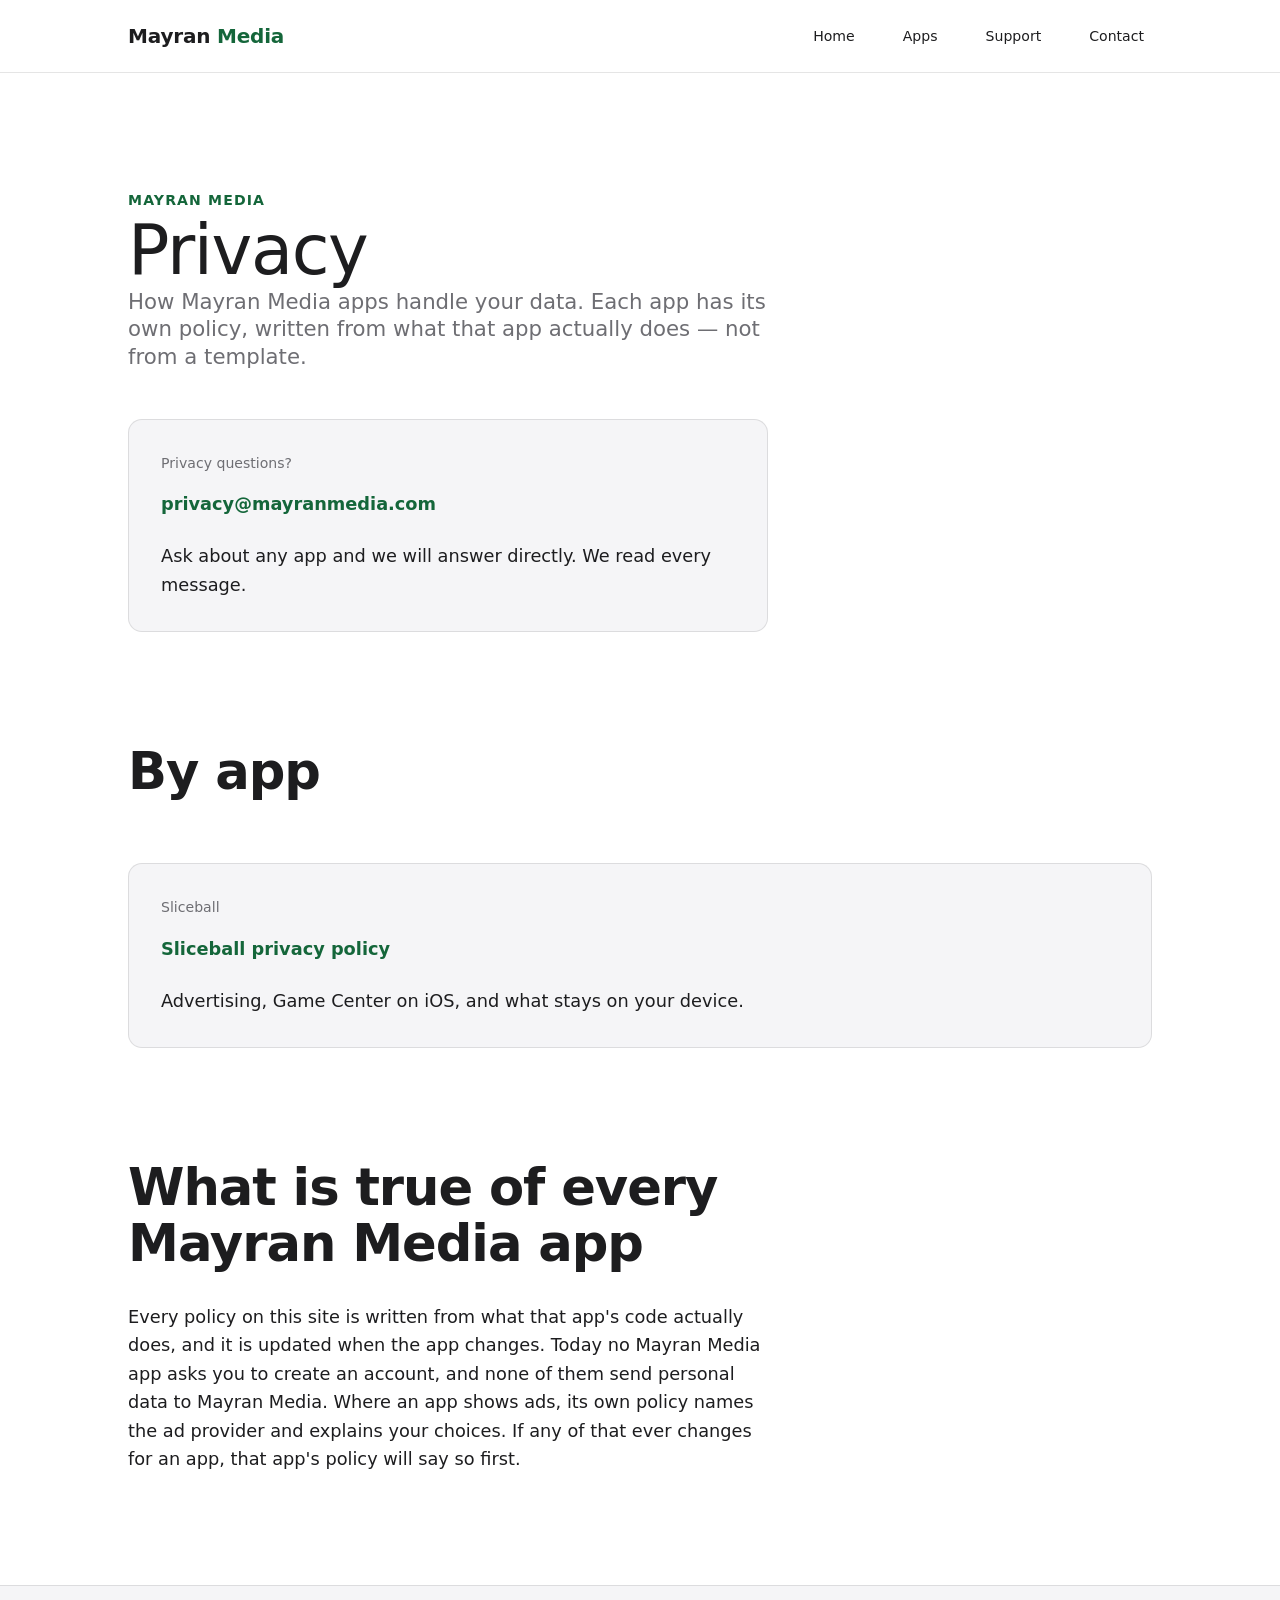
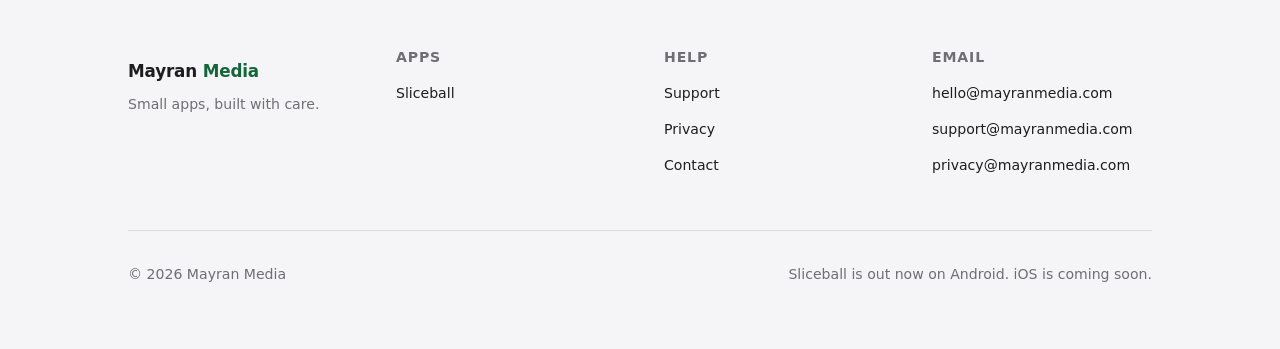
==== privacy/index.html @ 42e1f054 "Rebuild the homepage as a multi-app hub with support and privacy pages The homepage was written for " ====
<!doctype html>
<html lang="en">
<head>
<meta charset="UTF-8">
<meta http-equiv="Content-Security-Policy" content="default-src 'self'; img-src 'self' data:; style-src 'self' 'unsafe-inline'; script-src 'self' 'unsafe-inline'; base-uri 'self'; object-src 'none'; form-action 'self'">
<meta name="viewport" content="width=device-width, initial-scale=1">
<script>
  /* Synchronous (NOT deferred) — sets html.js before first paint so
     style.css can tell "JS is running" from "JS is blocked/failed".
     See the .reveal comment in style.css for why this exists: without
     it, a scroll-reveal element would stay invisible forever for any
     visitor whose JS never runs. Keep this exact snippet — do not
     move it into script.js, which loads with `defer` (too late; it
     would run after first paint, and would never run at all if
     script.js itself is what's blocked).
  */
  document.documentElement.classList.add("js");
</script>
<title>Privacy — Mayran Media</title>
<meta name="description" content="How Mayran Media apps handle your data. Each app has its own privacy policy, written from what that app actually does.">
<meta name="theme-color" content="#ffffff">
<link rel="icon" href="data:image/svg+xml,%3Csvg xmlns='http://www.w3.org/2000/svg' viewBox='0 0 32 32'%3E%3Ccircle cx='16' cy='16' r='13' fill='%2314663a'/%3E%3C/svg%3E">
<link rel="stylesheet" href="../tokens.css">
<link rel="stylesheet" href="../style.css">
</head>
<body>
<a class="skip-link" href="#main">Skip to content</a>

<header class="site-header">
  <div class="container">
    <a class="wordmark" href="../">Mayran <span class="accent">Media</span></a>
    <nav class="site-nav" aria-label="Primary">
      <ul>
        <li><a href="../">Home</a></li>
        <li><a href="../#apps">Apps</a></li>
        <li><a href="../support/">Support</a></li>
        <li><a href="../#contact">Contact</a></li>
      </ul>
    </nav>
  </div>
</header>

<main id="main">

  <!-- ============================= INTRO ============================== -->
  <section class="section" id="top">
    <div class="container">
      <div class="measure reveal">
        <p class="eyebrow">Mayran Media</p>
        <h1>Privacy</h1>
        <p class="text-body-lg">How Mayran Media apps handle your data. Each app has its own policy, written from what that app actually does — not from a template.</p>
      </div>

      <!-- Person callout — .contact-card, the site's existing label+link block. -->
      <div class="contact-card measure reveal" style="margin-top: var(--space-xl);">
        <p class="contact-card__label">Privacy questions?</p>
        <a href="mailto:privacy@mayranmedia.com">privacy@<wbr>mayranmedia.com</a>
        <p style="margin-top: var(--space-sm);">Ask about any app and we will answer directly. We read every message.</p>
      </div>
    </div>
  </section>

  <!-- ============================== APPS =============================== -->
  <section class="section" style="padding-top: 0;" id="apps">
    <div class="container">
      <div class="section-header reveal" style="text-align: left; margin-inline: 0;">
        <h2>By app</h2>
      </div>
      <div class="contact-grid reveal">
        <!-- One .contact-card per app. Add a new app's card here when it
             ships — see DESIGN-SPEC.md → "Hub pages". -->
        <div class="contact-card">
          <p class="contact-card__label">Sliceball</p>
          <a href="../sliceball/privacy/">Sliceball privacy policy</a>
          <p style="margin-top: var(--space-sm);">Advertising, Game Center on iOS, and what stays on your device.</p>
        </div>
      </div>
    </div>
  </section>

  <!-- ====================== WHAT IS TRUE OF EVERY APP ================== -->
  <section class="section" style="padding-top: 0;">
    <div class="container">
      <div class="legal-content measure reveal">
        <h2>What is true of every Mayran Media app</h2>
        <p>
          Every policy on this site is written from what that app's code
          actually does, and it is updated when the app changes. Today no
          Mayran Media app asks you to create an account, and none of them
          send personal data to Mayran Media. Where an app shows ads, its
          own policy names the ad provider and explains your choices. If
          any of that ever changes for an app, that app's policy will say
          so first.
        </p>
      </div>
    </div>
  </section>

</main>

<footer class="site-footer">
  <div class="container">
    <div class="footer-grid">
      <div class="footer-col">
        <p class="wordmark wordmark--footer">Mayran <span class="accent">Media</span></p>
        <p class="text-small text-secondary">Small apps, built with care.</p>
      </div>
      <div class="footer-col">
        <h3>Apps</h3>
        <ul>
          <li><a href="../sliceball/">Sliceball</a></li>
        </ul>
      </div>
      <div class="footer-col">
        <h3>Help</h3>
        <ul>
          <li><a href="../support/">Support</a></li>
          <li><a href="#top">Privacy</a></li>
          <li><a href="../#contact">Contact</a></li>
        </ul>
      </div>
      <div class="footer-col">
        <h3>Email</h3>
        <ul>
          <li><a href="mailto:hello@mayranmedia.com">hello@<wbr>mayranmedia.com</a></li>
          <li><a href="mailto:support@mayranmedia.com">support@<wbr>mayranmedia.com</a></li>
          <li><a href="mailto:privacy@mayranmedia.com">privacy@<wbr>mayranmedia.com</a></li>
        </ul>
      </div>
    </div>
    <div class="footer-bottom">
      <p>© 2026 Mayran Media</p>
      <p>Sliceball is out now on Android. iOS is coming soon.</p>
    </div>
  </div>
</footer>

<script src="../script.js" defer></script>
</body>
</html>
---- tokens.css ----
/* ==========================================================================
   Mayran Media — Design Tokens
   --------------------------------------------------------------------------
   Single source of truth for color, spacing, type and motion. Every other
   stylesheet (style.css, and any future page's CSS) should consume these
   custom properties rather than hardcoding values, so the whole site — this
   page and every page built after it — stays visually consistent from one
   file. See DESIGN-SPEC.md for the full contract and usage notes.
   ========================================================================== */

:root {
  /* ---------------------------------------------------------------------
     Color — light mode (default / no preference)
     --------------------------------------------------------------------- */
  --color-bg: #ffffff;              /* page background */
  --color-bg-elevated: #f5f5f7;     /* cards, header/footer surfaces */
  --color-bg-overlay: rgba(255, 255, 255, 0.8); /* translucent sticky header */
  --color-text: #1d1d1f;            /* primary text */
  --color-text-secondary: #6e6e73;  /* secondary/meta text — 5.07:1 on white */
  --color-border: rgba(0, 0, 0, 0.1);
  --color-border-strong: rgba(0, 0, 0, 0.45); /* strengthened for 3:1 non-text
     contrast (WCAG 1.4.11) — see DESIGN-SPEC.md; measured 3.35:1 on --color-bg,
     3.31:1 on --color-bg-elevated */
  --shadow-color: rgba(0, 0, 0, 0.3); /* elevation shadows (app-card hover,
     phone illustration) — decorative, no contrast requirement */

  /* The one brand accent. #14663a is the light-mode green — it is NOT
     readable on dark backgrounds (see dark override below). Never use
     --color-accent's light-mode value directly against a dark surface. */
  --color-accent: #14663a;               /* 7.0:1 on --color-bg (light) */
  --color-accent-soft: rgba(20, 102, 58, 0.1); /* decorative fills ONLY, never behind text */
  --color-focus-ring: #14663a;

  /* Text/icon color to place ON TOP of a solid --color-accent surface
     (primary buttons, solid badges). Deliberately its own token, not an
     alias of --color-bg, even though the values match today. */
  --color-on-accent: #ffffff;

  /* ---------------------------------------------------------------------
     Spacing scale — 4px-rooted, used for every margin/padding/gap
     --------------------------------------------------------------------- */
  --space-3xs: 0.25rem;   /* 4px  */
  --space-2xs: 0.5rem;    /* 8px  */
  --space-xs: 0.75rem;    /* 12px */
  --space-sm: 1rem;       /* 16px */
  --space-md: 1.5rem;     /* 24px */
  --space-lg: 2rem;       /* 32px */
  --space-xl: 3rem;       /* 48px */
  --space-2xl: 4rem;      /* 64px */
  --space-3xl: 6rem;      /* 96px */
  --space-section: clamp(4rem, 3rem + 5vw, 8rem); /* vertical rhythm between sections */

  /* ---------------------------------------------------------------------
     Type — system font stacks + fluid, two-tier scale
     --------------------------------------------------------------------- */
  --font-display: -apple-system, "SF Pro Display", "SF Pro Text", system-ui, sans-serif;
  --font-text: -apple-system, "SF Pro Text", "SF Pro Display", system-ui, sans-serif;

  /* Display tier — confident headlines. Use with --font-display. */
  --text-display-1: clamp(2.5rem, 1.9rem + 3vw, 4.75rem);   /* hero H1 */
  --text-display-2: clamp(2rem, 1.6rem + 2vw, 3.25rem);     /* section H2 */
  --text-display-3: clamp(1.375rem, 1.2rem + 0.8vw, 1.875rem); /* card/H3 titles */

  /* Text tier — calm body copy. Use with --font-text. */
  --text-body-lg: clamp(1.125rem, 1.05rem + 0.35vw, 1.375rem); /* lead paragraphs */
  --text-body: clamp(1rem, 0.95rem + 0.2vw, 1.125rem);         /* default body */
  --text-small: clamp(0.8125rem, 0.8rem + 0.1vw, 0.9375rem);   /* meta, nav, badges, captions */

  --leading-tight: 1.08;   /* headlines */
  --leading-snug: 1.3;     /* lead paragraphs */
  --leading-normal: 1.6;   /* body copy */

  /* ---------------------------------------------------------------------
     Radii
     --------------------------------------------------------------------- */
  --radius-sm: 8px;
  --radius-md: 14px;
  --radius-lg: 22px;
  --radius-full: 999px;

  /* ---------------------------------------------------------------------
     Motion — one easing curve, three durations. Zeroed under reduced
     motion below so every transition that consumes these becomes instant
     without needing its own media query.
     --------------------------------------------------------------------- */
  --ease-standard: cubic-bezier(0.22, 1, 0.36, 1);
  --duration-fast: 150ms;
  --duration-base: 450ms;
  --duration-slow: 800ms;
  --duration-reveal: 350ms; /* scroll-reveal fade -- short enough that
     normal-speed scrolling never arrives at a section before it has
     finished fading in. See the .reveal block in style.css. */
  --reveal-distance: 24px; /* how far .reveal elements travel while fading in */

  /* ---------------------------------------------------------------------
     Layout
     --------------------------------------------------------------------- */
  --container-max: 1120px;  /* max width of page content */
  --measure: 640px;         /* max width for a block of body copy */
  --header-height: 64px;
}

/* Dark-mode token overrides intentionally removed (Jonathan's call): the
   site now always renders the light palette above, regardless of the
   visitor's OS setting, for a brighter, more "inviting" first impression
   in line with how apple.com product pages read — bright and white by
   default rather than following system dark mode. `color-scheme: light`
   on :root (below) keeps native form controls/scrollbars light too. If
   dark mode is ever wanted back, the removed block's values are in git
   history — this file's the single place they'd need to return. */
:root {
  color-scheme: light;
}

@media (prefers-reduced-motion: reduce) {
  :root {
    --duration-fast: 0ms;
    --duration-base: 0ms;
    --duration-slow: 0ms;
    --duration-reveal: 0ms;
    --reveal-distance: 0px;
  }
}
---- style.css ----
/* ==========================================================================
   Mayran Media — Base styles, layout primitives & shared components
   --------------------------------------------------------------------------
   Consumes the custom properties defined in tokens.css. Load tokens.css
   before this file. See DESIGN-SPEC.md for the component contract.
   ========================================================================== */

/* ---- Reset ------------------------------------------------------------- */
*,
*::before,
*::after {
  box-sizing: border-box;
}
* {
  margin: 0;
}
html {
  -webkit-text-size-adjust: 100%;
  scroll-behavior: smooth;
}
@media (prefers-reduced-motion: reduce) {
  html {
    scroll-behavior: auto;
  }
}
body {
  min-height: 100svh;
}
img,
svg,
video {
  display: block;
  max-width: 100%;
}
input,
button,
textarea,
select {
  font: inherit;
  color: inherit;
}
a {
  color: inherit;
  text-decoration: none;
}
ul[class],
ol[class] {
  list-style: none;
  padding: 0;
}

/* ---- Base type / color --------------------------------------------------- */
html {
  background: var(--color-bg);
}
body {
  background: var(--color-bg);
  color: var(--color-text);
  font-family: var(--font-text);
  font-size: var(--text-body);
  line-height: var(--leading-normal);
  overflow-wrap: anywhere; /* long unbroken strings (URLs, etc.) wrap instead
    of overflowing narrow viewports; inherited site-wide */
  -webkit-font-smoothing: antialiased;
  -moz-osx-font-smoothing: grayscale;
}
h1,
h2,
h3,
h4 {
  font-family: var(--font-display);
  font-weight: 600;
  line-height: var(--leading-tight);
  letter-spacing: -0.02em;
  color: var(--color-text);
}
h1 {
  font-size: var(--text-display-1);
  font-weight: 500; /* lighter than h2/h3's 600 - a huge headline at 600 reads as a heavy block of ink */
}
h2 {
  font-size: var(--text-display-2);
}
h3 {
  font-size: var(--text-display-3);
}
p {
  color: inherit;
}

/* ---- Focus visibility --------------------------------------------------- */
/* Never remove outlines without replacing them — this is the replacement,
   applied uniformly to every focusable element on the site. */
:focus-visible {
  outline: 2px solid var(--color-focus-ring);
  outline-offset: 3px;
  border-radius: 4px;
}

/* ---- Skip link ------------------------------------------------------------ */
.skip-link {
  position: absolute;
  left: var(--space-sm);
  top: -100%;
  z-index: 100;
  display: inline-flex;
  align-items: center;
  min-height: 44px; /* was ~39px with padding+line-height alone */
  background: var(--color-bg-elevated);
  color: var(--color-text);
  padding-inline: var(--space-sm);
  border-radius: var(--radius-sm);
  font-size: var(--text-small);
  font-weight: 600;
  transition: top var(--duration-fast) var(--ease-standard);
}
.skip-link:focus {
  top: var(--space-sm);
}

/* ---- Layout primitives --------------------------------------------------- */
.container {
  width: 100%;
  max-width: var(--container-max);
  margin-inline: auto;
  padding-inline: clamp(1.25rem, 4vw, 3rem);
}
.section {
  padding-block: var(--space-section);
}
.section-header {
  max-width: var(--measure);
  margin-inline: auto;
  margin-bottom: var(--space-2xl);
  text-align: center;
}
.section-header > * + * {
  margin-top: var(--space-sm);
}
.measure {
  max-width: var(--measure);
}

/* ---- Type utilities ------------------------------------------------------ */
.eyebrow {
  display: inline-block;
  font-family: var(--font-text);
  font-size: var(--text-small);
  font-weight: 600;
  letter-spacing: 0.08em;
  text-transform: uppercase;
  color: var(--color-accent);
}
.text-display-1 {
  font-size: var(--text-display-1);
}
.text-display-2 {
  font-size: var(--text-display-2);
}
.text-body-lg {
  font-size: var(--text-body-lg);
  font-family: var(--font-text);
  font-weight: 400;
  color: var(--color-text-secondary);
  line-height: var(--leading-snug);
}
.text-small {
  font-size: var(--text-small);
}
.text-secondary {
  color: var(--color-text-secondary);
}

/* ---- Scroll-reveal utility -------------------------------------------------
   Add `.reveal` to any element that should fade/slide in on scroll. Wrap a
   set of sibling `.reveal` elements in `.reveal-group` to stagger them.

   Default (below, NO media query) is fully visible/legible — this is what
   EVERY visitor gets unconditionally, including one whose JS is blocked
   or fails to load. That matters because a media query alone cannot fix
   this: `prefers-reduced-motion` only ever reports an OS setting, never
   whether script.js actually ran, so scoping the hidden starting state to
   `@media (prefers-reduced-motion: no-preference)` alone would still hide
   `.reveal` content forever for the single largest group of visitors —
   anyone with the (default) "no preference" motion setting whose JS is
   blocked — since that media query matches regardless of JS.

   The hidden state is therefore additionally gated on `html.js`, a class
   the tiny inline `<script>` at the top of each page's <head> adds
   synchronously (see index.html) — NOT the deferred script.js. If that
   inline script never runs (JS disabled/blocked), `html.js` is never
   added, `html.js .reveal` never matches, and every `.reveal` element
   simply stays at its visible default. Only when both (a) motion is
   allowed AND (b) JS is confirmed running does the hidden/animate-in
   state apply — at which point the deferred script.js's
   IntersectionObserver is what adds `.is-visible`.
   ------------------------------------------------------------------------ */
.reveal {
  opacity: 1;
  transform: none;
}
.reveal-group > .reveal:nth-child(1) {
  transition-delay: 0ms;
}
.reveal-group > .reveal:nth-child(2) {
  transition-delay: 90ms;
}
.reveal-group > .reveal:nth-child(3) {
  transition-delay: 180ms;
}
.reveal-group > .reveal:nth-child(4) {
  transition-delay: 270ms;
}
.reveal-group > .reveal:nth-child(5) {
  transition-delay: 360ms;
}
@media (prefers-reduced-motion: no-preference) {
  html.js .reveal {
    opacity: 0;
    transform: translateY(var(--reveal-distance));
    transition: opacity var(--duration-reveal) var(--ease-standard),
      transform var(--duration-reveal) var(--ease-standard);
  }
  html.js .reveal.is-visible {
    opacity: 1;
    transform: none;
  }
}

/* ---- Site header / nav ---------------------------------------------------- */
.site-header {
  position: sticky;
  top: 0;
  z-index: 50;
  background: var(--color-bg-overlay);
  backdrop-filter: saturate(180%) blur(20px);
  -webkit-backdrop-filter: saturate(180%) blur(20px);
  border-bottom: 1px solid var(--color-border);
}
.site-header .container {
  display: flex;
  align-items: center;
  justify-content: space-between;
  flex-wrap: wrap;
  gap: var(--space-sm);
  min-height: var(--header-height);
  padding-block: var(--space-xs);
}
.wordmark {
  display: inline-block;
  font-family: var(--font-display);
  font-weight: 700;
  font-size: 1.25rem;
  letter-spacing: -0.01em;
  padding-block: var(--space-2xs);
}
.wordmark .accent {
  color: var(--color-accent);
}
/* Footer's smaller wordmark — was a repeated inline `style="font-size:
   1.05rem"` on 4 pages; moved into a real class instead. Still a
   bespoke value rather than a type-scale token (it doesn't correspond to
   any existing --text-* size), which is fine for a one-off brand-mark
   tweak, but keep it here — in style.css — not back in an inline style,
   if it's ever touched again. */
.wordmark--footer {
  font-size: 1.05rem;
}
.site-nav ul {
  /* This <ul> has no class, so the `ul[class]` reset above skips it and
     the browser's default disc bullets + indent showed in the header. */
  list-style: none;
  margin: 0;
  padding: 0;
  display: flex;
  gap: var(--space-lg);
  flex-wrap: wrap;
}
.site-nav a {
  display: inline-flex;
  align-items: center;
  min-height: 44px;
  padding-inline: var(--space-2xs);
  font-size: var(--text-small);
  font-weight: 500;
  color: var(--color-text);
  transition: color var(--duration-fast) var(--ease-standard);
}
.site-nav a:hover {
  color: var(--color-accent);
}
@media (max-width: 640px) {
  .site-nav {
    flex-basis: 100%;
    order: 3;
  }
  .site-nav ul {
    justify-content: center;
    gap: var(--space-md);
  }
}

/* ---- Buttons --------------------------------------------------------------
   Apple-style: small, understated pills. Never louder than the copy next
   to them. `.btn-primary` is solid-accent, `.btn-secondary` is outlined —
   use secondary far more often than primary.
   ------------------------------------------------------------------------ */
.btn {
  display: inline-flex;
  align-items: center;
  justify-content: center;
  gap: var(--space-2xs);
  min-height: 44px;
  padding-inline: var(--space-lg);
  border-radius: var(--radius-full);
  font-family: var(--font-text);
  font-size: var(--text-small);
  font-weight: 600;
  border: 1px solid transparent;
  transition: background var(--duration-fast) var(--ease-standard),
    color var(--duration-fast) var(--ease-standard),
    border-color var(--duration-fast) var(--ease-standard),
    filter var(--duration-fast) var(--ease-standard);
}
.btn-primary {
  background: var(--color-accent);
  color: var(--color-on-accent);
}
.btn-primary:hover {
  filter: brightness(1.08);
}
.btn-secondary {
  background: transparent;
  color: var(--color-text);
  border-color: var(--color-border-strong);
}
.btn-secondary:hover {
  border-color: var(--color-accent);
  color: var(--color-accent);
}
@media (max-width: 480px) {
  .hero__actions .btn {
    width: 100%;
  }
}

/* Text link with a trailing arrow — used for card/footer "learn more"
   affordances. `.link-cta` is often a plain decorative span (see
   `.app-card__cta`) sitting inside an element that is ALREADY a link via
   the stretched-link technique; only make it a real <a> when it isn't
   nested inside another interactive element. */
.link-cta {
  display: inline-flex;
  align-items: center;
  gap: var(--space-3xs);
  font-size: var(--text-small);
  font-weight: 600;
  color: var(--color-accent);
}
/* Tag-qualified on purpose: `.link-cta` is used two ways — a real
   standalone <a> (privacy/support cross-links) that needs a real touch
   target, and a decorative `<span class="link-cta" aria-hidden="true">`
   inside app-cards (not interactive itself; the whole card is already
   the click target via the stretched-link). Scoping the 44px minimum to
   `a.link-cta` only means it doesn't inflate the non-interactive span. */
a.link-cta {
  min-height: 44px;
}
.link-cta .arrow {
  display: inline-block;
  transition: transform var(--duration-fast) var(--ease-standard);
}
.app-card:hover .link-cta .arrow {
  transform: translateX(3px);
}
@media (prefers-reduced-motion: reduce) {
  .app-card:hover .link-cta .arrow {
    transform: none;
  }
}

/* ---- Badges -----------------------------------------------------------
   Base badge is a bordered chip on the page background (NOT a tinted
   fill) so its text keeps full contrast against --color-bg in both
   themes — a `--color-accent-soft` tint behind small accent-colored text
   was measured and fails AA in dark mode, hence this shape.
   ------------------------------------------------------------------------ */
.badge {
  display: inline-flex;
  align-items: center;
  min-height: 28px;
  padding: var(--space-3xs) var(--space-sm);
  border-radius: var(--radius-full);
  background: var(--color-bg);
  border: 1px solid var(--color-border-strong);
  color: var(--color-text);
  font-size: var(--text-small);
  font-weight: 600;
  line-height: 1;
}
.badge--coming-soon {
  color: var(--color-accent);
  border-color: var(--color-accent);
}

/* ---- Hero ---------------------------------------------------------------- */
.hero {
  position: relative;
  overflow: hidden;
  padding-block: calc(var(--space-section) + var(--space-lg)) var(--space-section);
}
.hero::before {
  /* A soft ambient color wash behind the hero, the same radial-gradient
     language `.app-card__visual` already uses for its product-card
     background -- reused here rather than inventing a new treatment.
     This is the kind of quiet, colored glow apple.com puts behind its
     hero product shots; a flat white hero by contrast reads as plain
     and a little cold. Purely decorative: negative z-index keeps it
     behind all real content, pointer-events:none keeps it inert. */
  content: "";
  position: absolute;
  inset: 0;
  z-index: -1;
  background: radial-gradient(120% 60% at 50% 0%, var(--color-accent-soft), transparent 65%);
  pointer-events: none;
}
.hero__content {
  max-width: 840px;
}
.hero__content > * + * {
  margin-top: var(--space-md);
}
.hero h1 {
  max-width: 16ch;
}
.hero__lead {
  max-width: var(--measure);
}
.hero__actions {
  display: flex;
  flex-wrap: wrap;
  align-items: center; /* a .btn (44px) and a .badge (28px) can share this row */
  gap: var(--space-md);
  margin-top: var(--space-xl) !important;
}

/* ---- Storefront hero (homepage) --------------------------------------
   `.hero--storefront` turns the hero into a two-column grid: copy on the
   left, ONE featured `.app-card` on the right (`.hero__featured`). The
   featured app is always the most recently shipped one — a new launch
   replaces it and the old app stays in the #apps grid. Collapses to one
   column (card under copy, centered) below 800px. The base `.hero__content`
   rhythm (`> * + *` margins) is switched off on the grid children and
   re-applied inside `.hero__copy` so the card column doesn't inherit a
   stray top margin. See DESIGN-SPEC.md → "Storefront hero".
   ---------------------------------------------------------------------- */
.hero--storefront .hero__content {
  max-width: none;
  display: grid;
  grid-template-columns: minmax(0, 1.1fr) minmax(0, 1fr);
  gap: var(--space-2xl);
  align-items: center;
}
.hero--storefront .hero__content > * + * {
  margin-top: 0;
}
.hero__copy > * + * {
  margin-top: var(--space-md);
}
.hero__featured {
  display: flex;
  justify-content: flex-end;
}
.hero__featured .app-card {
  width: min(400px, 100%);
}
@media (max-width: 800px) {
  .hero--storefront .hero__content {
    grid-template-columns: minmax(0, 1fr);
  }
  .hero__featured {
    justify-content: center;
  }
}

/* ---- Help strip (homepage) ----------------------------------------------
   A slim band between the hero and the apps grid: one sentence plus the
   Support / Privacy hub links and the studio email, so help is reachable
   without scrolling to the footer. Hairline top+bottom, no fill — it is a
   divider with links, not a section. Links are real `a.link-cta`s (44px
   targets). `.help-strip__links` is a `ul[class]`, so the reset already
   strips its bullets.
   ---------------------------------------------------------------------- */
.help-strip {
  border-block: 1px solid var(--color-border);
  padding-block: var(--space-lg);
}
.help-strip .container {
  display: flex;
  flex-wrap: wrap;
  align-items: center;
  justify-content: space-between;
  gap: var(--space-md) var(--space-2xl);
}
.help-strip p {
  margin: 0;
}
.help-strip__links {
  display: flex;
  flex-wrap: wrap;
  gap: var(--space-lg);
  margin: 0;
}

/* Progressive-enhancement scroll parallax on the hero — the one flourish
   beyond the standard .reveal fade. Guarded by @supports AND reduced
   motion, and purely decorative: nothing depends on it running.

   IMPORTANT: this uses a document SCROLL-progress timeline
   (`scroll(root)`) with an explicit pixel range, not a `view()`
   timeline. A `view()` timeline computes progress from the subject
   element's position relative to the scrollport (phases like "entry"/
   "cover") — that model assumes the user scrolls the element into view.
   The hero is the very first section on the page, so it's already fully
   "entered" and already partway through "covering" the scrollport at
   scroll position zero, purely because of its height vs. the viewport.
   That meant `entry 0% cover 45%` was already past its end keyframe at
   scroll=0, so the hero rendered permanently at 40% opacity from first
   paint, on every page load, with no scrolling required to reproduce it
   (confirmed by checking getComputedStyle(...).opacity at scrollTop 0 in
   real Chromium). `scroll(root)` ties progress to actual document scroll
   position instead, so 0px scroll is guaranteed to be exactly the `from`
   keyframe regardless of the hero's own height — this same CSS is shared
   by two heroes of different heights (home vs. Sliceball), so it must not
   depend on the subject element's geometry. Verify any future change to
   this block by checking computed opacity at scrollTop 0, not by reading
   the range values and assuming they're correct. */
@supports (animation-timeline: scroll()) {
  @media (prefers-reduced-motion: no-preference) {
    .hero__content {
      animation: hero-parallax linear both;
      animation-timeline: scroll(root);
      animation-range: 0px 400px;
    }
    @keyframes hero-parallax {
      from {
        opacity: 1;
        transform: none;
      }
      to {
        opacity: 0.4;
        transform: translateY(-16px) scale(0.98);
      }
    }
  }
}

/* ---- Apps grid & app card ----------------------------------------------
   `.app-card` is the reusable product-card component for the "All apps"
   grid (and the homepage hero's single featured card). The class name
   `.games-grid` predates the studio's "apps, not just games" wording and
   is kept for stability. Adding an app is just another `.app-card` inside
   `.games-grid`, no redesign. See DESIGN-SPEC.md for the markup contract.
   ------------------------------------------------------------------------ */
.games-grid {
  display: grid;
  grid-template-columns: repeat(auto-fit, minmax(min(300px, 100%), 400px));
  justify-content: center;
  gap: var(--space-xl);
  margin-top: var(--space-2xl);
}

.app-card {
  position: relative; /* containing block for the stretched-link ::after */
  display: flex;
  flex-direction: column;
  background: var(--color-bg-elevated);
  border: 1px solid var(--color-border);
  border-radius: var(--radius-lg);
  overflow: hidden;
  transition: transform var(--duration-base) var(--ease-standard),
    box-shadow var(--duration-base) var(--ease-standard),
    border-color var(--duration-base) var(--ease-standard);
}
.app-card:hover {
  transform: translateY(-4px);
  border-color: var(--color-border-strong);
  box-shadow: 0 24px 48px -24px var(--shadow-color);
}
@media (prefers-reduced-motion: reduce) {
  .app-card:hover {
    transform: none;
  }
}

.app-card__visual {
  aspect-ratio: 4 / 3;
  display: flex;
  align-items: center;
  justify-content: center;
  padding: var(--space-lg);
  border-bottom: 1px solid var(--color-border);
  background: radial-gradient(120% 100% at 50% 15%, var(--color-accent-soft), transparent 60%),
    var(--color-bg);
}

.app-card__body {
  display: flex;
  flex: 1;
  flex-direction: column;
  gap: var(--space-2xs);
  padding: var(--space-lg);
}
.app-card__meta {
  display: flex;
  flex-wrap: wrap;
  align-items: center;
  gap: var(--space-sm);
  margin-bottom: var(--space-2xs);
}
.app-card__platforms {
  font-size: var(--text-small);
  color: var(--color-text-secondary);
}
.app-card__title {
  font-size: var(--text-display-3);
}
/* Stretched-link: the title link is the ONLY real link in the card. Its
   ::after is absolutely positioned and stretched to `inset: 0`, so the
   whole card is clickable while there is exactly one accessible link per
   card — no nested/duplicate links, no separate "Learn more" anchor.
   `.app-card__link` deliberately has NO `position` of its own: an
   absolutely positioned element resolves against its nearest positioned
   ANCESTOR, not its parent, so leaving this un-positioned lets the
   `::after` skip past the anchor's own small box and stretch against
   `.app-card` (which IS `position: relative`) instead — that's what
   makes the whole card clickable rather than just the title text. Giving
   `.app-card__link` its own `position: relative` was a real bug shipped
   here once already: it made the anchor itself the containing block,
   shrinking the clickable `::after` down to the title's own ~137×35px
   box. Do not add `position` back to this selector. */
.app-card__link::after {
  content: "";
  position: absolute;
  inset: 0;
  z-index: 1;
}
.app-card__description {
  color: var(--color-text-secondary);
  font-size: var(--text-body);
}
.app-card__footer {
  margin-top: auto;
  padding-top: var(--space-sm);
}

/* ---- Sliceball abstract visual -----------------------------------------
   Pure CSS/SVG-free illustration of the core mechanic (a card stack
   holding a ball above a floor line) — no screenshots or product art
   exist yet. `.sliceball-scene` is specific to this one game; a future
   game's card should get its own `.<gamename>-scene` visual following the
   same pattern (see DESIGN-SPEC.md).

   Default (below) is a static "mid-slice" illustrative frame — this IS
   the prefers-reduced-motion fallback, applied unconditionally. Motion is
   only ever ADDED on top of it inside the `no-preference` media query.
   ------------------------------------------------------------------------ */
.sliceball-scene {
  width: min(220px, 100%);
}
.sliceball-scene__phone {
  position: relative;
  aspect-ratio: 9 / 18.5;
  padding: 10px;
  background: var(--color-bg);
  border: 1px solid var(--color-border-strong);
  border-radius: clamp(28px, 10%, 40px);
  box-shadow: 0 30px 60px -30px var(--shadow-color);
}
.sliceball-scene__island {
  position: absolute;
  top: 10px;
  left: 50%;
  transform: translateX(-50%);
  width: 38%;
  height: 8px;
  background: var(--color-text);
  opacity: 0.15;
  border-radius: var(--radius-full);
}
.sliceball-scene__screen {
  position: relative;
  width: 100%;
  height: 100%;
  display: flex;
  flex-direction: column;
  align-items: center;
  justify-content: flex-end;
  padding-bottom: 20%;
  background: var(--color-bg-elevated);
  border-radius: clamp(20px, 8%, 30px);
  overflow: hidden;
}
.sliceball-scene__floor {
  position: absolute;
  left: 14%;
  right: 14%;
  bottom: 14%;
  height: 2px;
  background: var(--color-accent);
  opacity: 0.55;
}
.sliceball-scene__stack {
  display: flex;
  flex-direction: column;
  align-items: center;
  gap: 6px;
}
.sliceball-scene__card {
  display: block;
  height: 10px;
  border-radius: 4px;
  background: var(--color-border-strong);
}
.sliceball-scene__card:nth-child(1) {
  width: 46px;
  /* static fallback: topmost card already mid-slice */
  opacity: 0.4;
  transform: scale(0.75) translateX(-8px);
}
.sliceball-scene__card:nth-child(2) {
  width: 56px;
}
.sliceball-scene__card:nth-child(3) {
  width: 66px;
}
.sliceball-scene__ball {
  position: absolute;
  bottom: calc(20% + 34px);
  width: 22px;
  height: 22px;
  border-radius: 50%;
  background: var(--color-accent);
  box-shadow: 0 0 0 6px var(--color-accent-soft);
  /* static fallback: ball mid-drop, between the top two cards */
  transform: translateY(14px);
}

@media (prefers-reduced-motion: no-preference) {
  .sliceball-scene__ball {
    animation: sliceball-drop 7s var(--ease-standard) infinite alternate;
  }
  .sliceball-scene__card:nth-child(1) {
    animation: sliceball-slice-1 7s var(--ease-standard) infinite alternate;
  }
  .sliceball-scene__card:nth-child(2) {
    animation: sliceball-slice-2 7s var(--ease-standard) infinite alternate;
  }
}
@keyframes sliceball-drop {
  0%,
  28% {
    transform: translateY(0);
  }
  38%,
  58% {
    transform: translateY(22px);
  }
  70%,
  100% {
    transform: translateY(44px);
  }
}
@keyframes sliceball-slice-1 {
  0%,
  28% {
    opacity: 1;
    transform: none;
  }
  36%,
  100% {
    opacity: 0;
    transform: scale(0.6) translateX(-10px);
  }
}
@keyframes sliceball-slice-2 {
  0%,
  58% {
    opacity: 1;
    transform: none;
  }
  68%,
  100% {
    opacity: 0;
    transform: scale(0.6) translateX(10px);
  }
}

/* ---- Sliceball showcase: real gameplay video ---------------------------
   Same "one game, one `.<name>-*` visual living in the shared sheet"
   pattern as `.sliceball-scene` above — this is Sliceball's second visual.

   This used to be a scroll-scrubbed crossfade through six screenshots
   (view-timeline + @keyframes, one per frame). Jonathan tried it and felt
   the image-to-image motion looked "robotic" and asked for a real screen
   recording instead. A muted, looping, autoplaying <video> of an actual
   Simulator recording (captured, trimmed, and compressed — see
   DESIGN-SPEC.md's asset-pipeline note) replaces the whole crossfade
   mechanism: no view-timeline, no @keyframes, no scroll-linked JS.
   The CSS-drawn phone chassis (notch/buttons/glass highlight) that
   originally wrapped this video is ALSO gone now — see the
   `.showcase__video-card` comment below for why — so the video sits in a
   plain rounded card, not a fake device frame.
   The six screenshots didn't disappear — they moved to their own
   `.showcase-gallery` section right below, as a plain swipeable strip
   (the same peek/snap pattern this gallery used to use as its no-motion
   fallback), since they're still useful for a static, closer look at
   specific screens.

   Later still: went from one card to two side by side (iPhone + iPad),
   to show real footage on both device families rather than implying
   iPad support only via the "coming to iOS and Android" text. The
   iPhone clip is genuine real-device footage (recorded on an actual
   iPhone, not a Simulator) -- Jonathan's original ask, all the way back,
   was for this to look like "a real phone playing the game," and actual
   hardware footage satisfies that more directly than any Simulator
   recording could. The iPad clip is a fresh Simulator recording. Each
   card's `aspect-ratio` matches its own source recording's native pixel
   dimensions exactly (see `.showcase__video-card` below) -- don't reuse
   one card's ratio for the other, and don't assume both will ever share
   one ratio going forward.

   Most recent round: Jonathan asked to bring back "a real phone" around
   the video after all -- but explicitly not the earlier illustrated
   chassis (bezel/notch/buttons), which had read as more "mockup" than
   the plain screenshots it replaced. Three genuinely different frame
   options were mocked up and shown side by side (a plain rounded card
   with no frame at all; a refined photorealistic-style device bezel;
   and a minimal glass edge) before touching this file -- see
   DESIGN-SPEC.md's `.showcase` section for the full writeup of all
   three. Jonathan picked the minimal glass edge: a thin translucent
   ring plus a soft floating shadow, `.showcase__video-card` below --
   deliberately not an illustrated phone (no notch, no buttons, no claim
   to a specific model), just enough materiality to say "this sits
   inside something."
   ------------------------------------------------------------------------ */
.showcase {
  position: relative;
  padding-block: var(--space-section);
}
.showcase::before {
  /* Same ambient glow treatment as .hero, mirrored underneath this
     section too -- Apple product pages repeat a soft color wash behind
     each major showcase moment, not just the very first one. */
  content: "";
  position: absolute;
  inset: 0;
  z-index: -1;
  background: radial-gradient(100% 70% at 50% 40%, var(--color-accent-soft), transparent 70%);
  pointer-events: none;
}
.showcase__grid {
  display: grid;
  gap: var(--space-2xl);
  align-items: center;
}
.showcase__copy h2 {
  margin-top: var(--space-2xs);
}
.showcase__list {
  margin-top: var(--space-md);
  padding-left: 1.1em;
  color: var(--color-text-secondary);
}
.showcase__list li {
  padding-left: var(--space-3xs);
}
.showcase__list li + li {
  margin-top: var(--space-2xs);
}
.showcase__stage {
  /* Two devices side by side (iPhone + iPad), to show the game is real,
     playable footage on both -- not just "coming to iOS and Android" as
     text. Wraps to stacked on narrow viewports rather than squeezing
     both cards below a usable width. */
  display: flex;
  justify-content: center;
  align-items: flex-start;
  flex-wrap: wrap;
  gap: var(--space-xl);
}
.showcase__device {
  display: flex;
  flex-direction: column;
  align-items: center;
  gap: var(--space-sm);
}
.showcase__device-label {
  font-size: var(--text-small);
  font-weight: 600;
  text-transform: uppercase;
  letter-spacing: 0.06em;
  color: var(--color-text-secondary);
}
.showcase__video-card {
  /* Minimal glass edge -- the direction Jonathan picked from three
     options mocked up side by side (see the section comment above and
     DESIGN-SPEC.md). A thin translucent ring (the gradient background
     + 1px border below) and a soft floating shadow, NOT an illustrated
     phone: no notch, no side buttons, nothing claiming a specific
     device model. `padding` on this element IS the ring's thickness --
     the video sits inset from it, so don't remove the padding without
     also rethinking the ring (it'd collapse to nothing). This also
     still sidesteps the crop problem the old chassis caused: each
     card's aspect-ratio matches its own recording's native ratio
     exactly (iPhone real-device footage: 498:1080; iPad Simulator
     footage: 720:960 -- see the two rules below), so `object-fit:
     cover` on `.showcase__video` never has to crop anything; it's only
     there as a safety net if a future re-recording comes in at a
     slightly different ratio. Sized smaller than the old single-card
     layout (min(220px, 42vw) vs. the old min(300px, 78vw)) since two
     sit side by side. */
  position: relative;
  width: min(220px, 42vw);
  padding: 5px;
  border-radius: var(--radius-lg);
  overflow: hidden;
  background: linear-gradient(160deg, rgba(255, 255, 255, 0.55), rgba(255, 255, 255, 0.05));
  border: 1px solid var(--color-border);
  box-shadow:
    inset 0 1px 1px rgba(255, 255, 255, 0.4),
    0 30px 60px -30px var(--shadow-color);
}
.showcase__device:nth-child(1) .showcase__video-card {
  aspect-ratio: 498 / 1080;
}
.showcase__device:nth-child(2) .showcase__video-card {
  aspect-ratio: 720 / 960;
}
.showcase__video {
  /* The "screen" inside the glass ring -- its own slightly smaller
     radius so the ring reads as a frame around it, not just a shadow
     the video happens to sit near. `background: #000` (moved here from
     `.showcase__video-card`, which is now the translucent ring instead
     of the screen) shows through as a dark backdrop before the video's
     first frame paints. */
  width: 100%;
  height: 100%;
  object-fit: cover;
  display: block;
  border-radius: calc(var(--radius-lg) - 5px);
  background: #000;
}
.showcase__video-toggle {
  /* A visible, always-available pause control for the auto-looping
     video -- WCAG 2.2.2 (Pause, Stop, Hide) requires a way to stop any
     auto-starting motion that lasts more than 5 seconds, and this loops
     indefinitely. See script.js for the click handler and the
     prefers-reduced-motion gate that keeps this video from ever
     auto-starting for users who've asked for less motion. */
  position: absolute;
  right: 10px;
  bottom: 10px;
  z-index: 4;
  width: 34px;
  height: 34px;
  padding: 0;
  border: none;
  border-radius: var(--radius-full);
  background: rgba(0, 0, 0, 0.45);
  display: flex;
  align-items: center;
  justify-content: center;
  cursor: pointer;
}
.showcase__video-toggle:focus-visible {
  outline: 2px solid #fff;
  outline-offset: 2px;
}
.showcase__video-toggle-icon {
  display: none;
}
.showcase__video-toggle[data-state="playing"] .showcase__video-toggle-icon--pause,
.showcase__video-toggle[data-state="paused"] .showcase__video-toggle-icon--play {
  display: block;
}
.showcase__video-toggle-icon--pause {
  width: 3px;
  height: 12px;
  background: #fff;
  box-shadow: 6px 0 0 #fff;
}
.showcase__video-toggle-icon--play {
  width: 0;
  height: 0;
  margin-left: 2px; /* optical centering: a triangle's visual weight sits left of its box */
  border-top: 6px solid transparent;
  border-bottom: 6px solid transparent;
  border-left: 10px solid #fff;
}

@media (min-width: 700px) {
  .showcase__grid {
    grid-template-columns: minmax(0, 5fr) minmax(0, 4fr);
  }
}

/* ---- Sliceball screenshot gallery (secondary) ---------------------------
   The six real screenshots that used to crossfade inside the showcase
   phone now live here instead, as a plain horizontally-scrolling,
   snap-to-frame strip — the exact same peek/swipe pattern
   `.showcase__screen`/`.showcase__frame` used as their no-motion
   fallback, just without a phone chassis around each shot. */
.showcase-gallery {
  padding-block: var(--space-section);
}
.showcase-gallery__strip {
  display: flex;
  gap: var(--space-md);
  margin-top: var(--space-lg);
  padding-inline: var(--space-md);
  padding-bottom: var(--space-2xs);
  overflow-x: auto;
  scroll-snap-type: x mandatory;
  -webkit-overflow-scrolling: touch;
  scrollbar-width: none;
}
.showcase-gallery__strip::-webkit-scrollbar {
  display: none;
}
.showcase-gallery__shot {
  flex: 0 0 auto;
  width: min(220px, 55vw);
  height: auto;
  aspect-ratio: 900 / 1955;
  object-fit: cover;
  border-radius: var(--radius-md);
  scroll-snap-align: center;
  box-shadow: 0 20px 40px -24px var(--shadow-color);
}

/* ---- Contact ------------------------------------------------------------- */
.contact-grid {
  display: grid;
  grid-template-columns: repeat(auto-fit, minmax(220px, 1fr));
  gap: var(--space-lg);
  margin-top: var(--space-2xl);
}
.contact-card {
  padding: var(--space-lg);
  background: var(--color-bg-elevated);
  border: 1px solid var(--color-border);
  border-radius: var(--radius-md);
}
.contact-card__label {
  font-size: var(--text-small);
  color: var(--color-text-secondary);
  margin-bottom: var(--space-2xs);
}
.contact-card a {
  display: inline-flex;
  align-items: center;
  min-height: 44px;
  font-size: var(--text-body);
  font-weight: 600;
  color: var(--color-accent);
  word-break: break-word;
}

/* ---- Footer ---------------------------------------------------------------- */
.site-footer {
  border-top: 1px solid var(--color-border);
  background: var(--color-bg-elevated);
  padding-block: var(--space-2xl);
}
.footer-grid {
  /* Explicit equal-width columns, not auto-fit's greedy sizing -- auto-fit
     with minmax(160px, 1fr) can size the 4 columns unevenly depending on
     exactly how much space is left over, which read as lopsided. Fixed
     column counts per breakpoint keep every column in a row the same
     width, always. */
  display: grid;
  grid-template-columns: repeat(4, minmax(0, 1fr));
  gap: var(--space-xl);
  margin-bottom: var(--space-xl);
}
@media (max-width: 700px) {
  .footer-grid {
    grid-template-columns: repeat(2, minmax(0, 1fr));
  }
}
@media (max-width: 420px) {
  .footer-grid {
    grid-template-columns: 1fr;
  }
}
.footer-col h3 {
  font-family: var(--font-text);
  font-size: var(--text-small);
  font-weight: 600;
  text-transform: uppercase;
  letter-spacing: 0.06em;
  color: var(--color-text-secondary);
  margin-bottom: var(--space-xs);
}
.footer-col ul {
  /* This <ul> has no class attribute (it's reached via this descendant
     selector, not `ul[class]`), so the site-wide bullet/padding reset near
     the top of this file doesn't touch it -- without these three lines it
     keeps the browser default disc bullet and ~40px indent, throwing off
     alignment under each column heading. */
  list-style: none;
  margin: 0;
  padding: 0;
  display: flex;
  flex-direction: column;
  gap: var(--space-3xs);
}
.footer-col a {
  /* Deliberately NOT the 44px touch target used for primary nav/buttons
     elsewhere on the site (see the Accessibility checklist in
     DESIGN-SPEC.md) -- Jonathan asked for these three columns visually
     tighter. 32px still clears WCAG 2.2's 24x24px minimum target size
     (the AA bar; 44px is Apple HIG's stricter recommendation, not an AA
     requirement), so this stays accessible while reading denser, closer
     to how apple.com's own footer links sit close together. */
  display: inline-flex;
  align-items: center;
  min-height: 32px;
  font-size: var(--text-small);
  color: var(--color-text);
  transition: color var(--duration-fast) var(--ease-standard);
}
.footer-col a:hover {
  color: var(--color-accent);
}
.footer-bottom {
  display: flex;
  flex-wrap: wrap;
  justify-content: space-between;
  gap: var(--space-sm);
  padding-top: var(--space-lg);
  border-top: 1px solid var(--color-border);
  font-size: var(--text-small);
  color: var(--color-text-secondary);
}

/* ---- Legal / support long-form content ------------------------------------
   `.legal-content` is the flowing-prose wrapper used by the privacy and
   support pages (sliceball/privacy/, sliceball/support/): a long run of
   headings, paragraphs and lists that doesn't break into homepage-style
   `.section-header` blocks. Vertical rhythm applies between direct children
   only; a `h2` gets extra space above it to mark a new major topic. Pair
   with `.measure` on the same element to keep line length readable.
   `.legal-list` is the matching bullet-list treatment (the global reset
   strips list-style/padding from any `ul[class]`, so this restores both).
   ---------------------------------------------------------------------- */
.legal-content > * + * {
  margin-top: var(--space-lg);
}
.legal-content > h2 {
  margin-top: var(--space-2xl);
}
.legal-content > h2:first-child {
  margin-top: 0;
}
.legal-list {
  list-style: disc;
  padding-left: 1.25em;
  display: flex;
  flex-direction: column;
  gap: var(--space-2xs);
}

/* Plain prose links inside .legal-content (e.g. the Google policy links
   and cross-links to support/privacy in the privacy/support pages) were
   invisible as links: the global reset sets `a { color: inherit;
   text-decoration: none; }`, and nothing in .legal-content overrode it,
   so these read as plain text with no affordance that they're clickable.
   Every other link pattern on the site (.link-cta, .contact-card a,
   .footer-col a, .site-nav a) already gets an explicit accent/underline
   treatment — this brings plain in-paragraph links into line. Does not
   apply to .legal-list markers or headings, only actual <a> elements. */
.legal-content a {
  color: var(--color-accent);
  text-decoration: underline;
  text-decoration-thickness: 1px;
  text-underline-offset: 0.15em;
}
.legal-content a:hover {
  text-decoration-thickness: 2px;
}
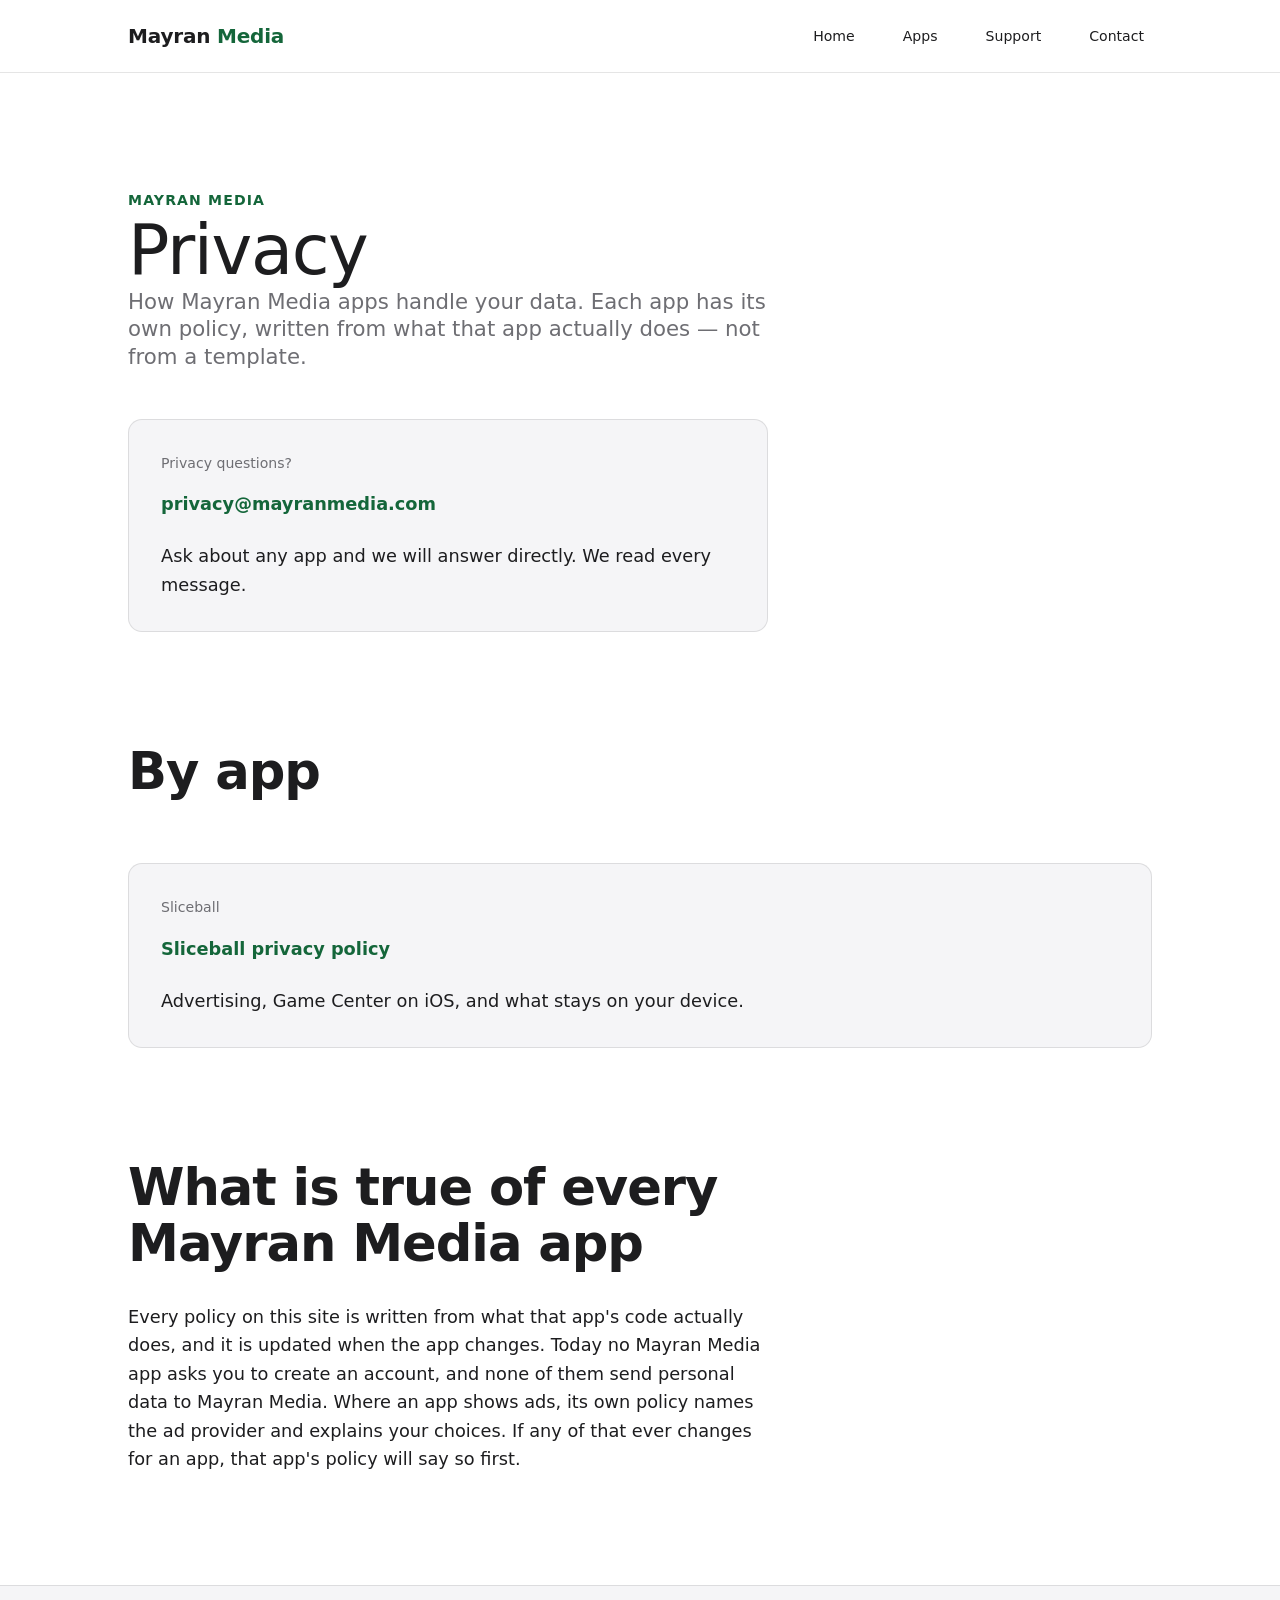
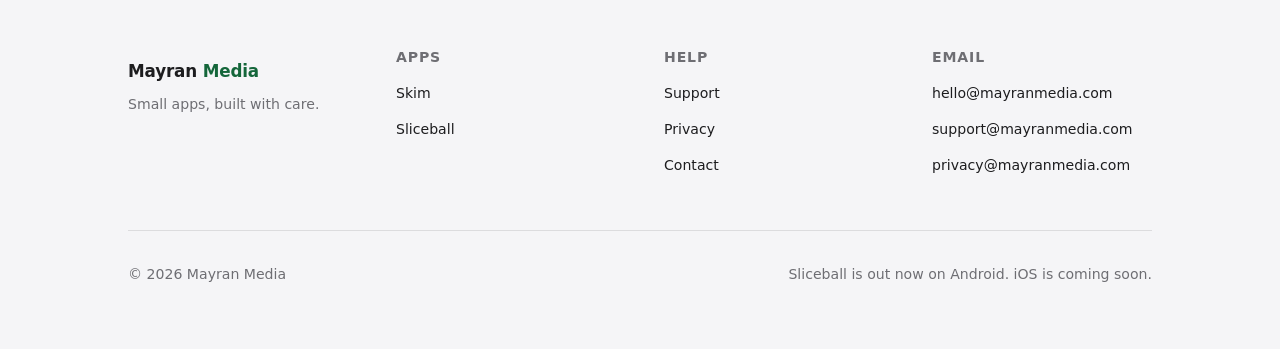
==== commit adf6fdd3: "Add a Skim placeholder and put it in the homepage hero Skim (apps/skip, still in development) takes " ====
--- a/privacy/index.html
+++ b/privacy/index.html
@@ -108,6 +108,7 @@
       <div class="footer-col">
         <h3>Apps</h3>
         <ul>
+          <li><a href="../skim/">Skim</a></li>
           <li><a href="../sliceball/">Sliceball</a></li>
         </ul>
       </div>
--- a/style.css
+++ b/style.css
@@ -466,6 +466,27 @@
 }
 .hero__copy > * + * {
   margin-top: var(--space-md);
+}
+.hero__copy .store-block {
+  /* Same slot `.hero__actions` fills on the Sliceball page: one step
+     more air above the call to action than between the text blocks. */
+  margin-top: var(--space-xl);
+}
+.hero--storefront .store-block__badges {
+  /* The copy column is ~500px wide in the two-column hero and the badge,
+     the "Get help" button and the QR need ~535px on one line, so the QR
+     always wraps here. Make that wrap deliberate: the badge row takes the
+     full line so the QR is on its own row at every width. The basis goes
+     on the badges, not the QR: the QR's `max-width: 220px` clamps its
+     flex-basis before line-breaking, so `flex-basis: 100%` on it would
+     not force the wrap. */
+  flex-basis: 100%;
+}
+.hero--storefront .store-block__qr {
+  /* No hanging left divider on its own row — the divider only makes
+     sense beside the badges, as on the Sliceball page's full-width hero. */
+  padding-left: 0;
+  border-left: 0;
 }
 .hero__featured {
   display: flex;
@@ -534,10 +555,20 @@
    by two heroes of different heights (home vs. Sliceball), so it must not
    depend on the subject element's geometry. Verify any future change to
    this block by checking computed opacity at scrollTop 0, not by reading
-   the range values and assuming they're correct. */
+   the range values and assuming they're correct.
+
+   Storefront hero: the parallax applies to the COPY column only, never
+   to the featured `.app-card`. The 400px range was tuned for a text-only
+   hero; the featured card is ~760px tall and, on a phone, starts ~700px
+   down the page, so fading the whole `.hero__content` dimmed the
+   Sliceball screenshot to 40% before it had even scrolled into view
+   (Jonathan, 2026-09-13: "it fades too quickly, the preview of
+   sliceball"). The product shot is the point of the hero — it stays at
+   full opacity until it scrolls away like any other content. */
 @supports (animation-timeline: scroll()) {
   @media (prefers-reduced-motion: no-preference) {
-    .hero__content {
+    .hero:not(.hero--storefront) .hero__content,
+    .hero--storefront .hero__copy {
       animation: hero-parallax linear both;
       animation-timeline: scroll(root);
       animation-range: 0px 400px;
@@ -594,6 +625,15 @@
 }
 
 .app-card__visual {
+  /* `width: 100%` is load-bearing for Safari. Without it WebKit resolves
+     the aspect-ratio the other way round on this column-flex item —
+     width FROM the content height (shot + padding = 499px → 666px wide
+     inside a 400px card) — so the centered screenshot was shoved right
+     and clipped by the card's overflow (Jonathan, 2026-09-13, Safari
+     screenshot). An explicit width makes the ratio compute height from
+     width in every engine; the automatic min-height still lets a taller
+     shot grow the box. Chrome never showed the bug. */
+  width: 100%;
   aspect-ratio: 4 / 3;
   display: flex;
   align-items: center;
@@ -654,6 +694,146 @@
   padding-top: var(--space-sm);
 }
 
+/* ---- Device frame inside .app-card__visual -----------------------------
+   A shipped app's card shows a real screenshot inside the shared
+   `.device--phone` frame (below) instead of an abstract CSS scene.
+   `.app-card__device` only sets the frame's width: `min(180px, 100%)`
+   is the widest the phone can be while the whole card still reads as a
+   card and not a hero (Jonathan approved this from the "direction C"
+   mockup, 2026-09-13). The frame's height comes from the screenshot's
+   own width/height attributes, so the 4:3 visual box simply grows to
+   fit it and nothing is ever cropped. Do NOT size it by height: the
+   box's aspect-ratio height is not definite for a flex child, so a
+   height-based size falls back to the image's 900px natural width and
+   breaks the card (that bit the previous glass-ring shot). Use the
+   island-free `screen-*.webp` crops here, never the raw store shots.
+   The selector is two classes on purpose: `.device--phone` (below, later
+   in the file) sets its own `--device-w: 250px` at single-class
+   specificity, so a bare `.app-card__device` would lose on source order
+   and the card would get the 250px Sliceball-page phone.
+   ---------------------------------------------------------------------- */
+.app-card__visual .app-card__device {
+  --device-w: min(180px, 100%);
+}
+
+/* ---- Generic device frames (shared: homepage card + Sliceball page) -----
+   Jonathan, 2026-09-13: "screengrabs need to all be on generic smart
+   devices, not iPhone-looking ones with an island". One phone, one
+   tablet, one graphite finish, used everywhere footage or a screenshot
+   is shown. Deliberately NOTHING but a uniform bezel and rounded corners:
+   no island, no notch, no home button, no side buttons, no camera
+   housing. That is the line Apple's marketing guidelines draw for
+   "generic devices" (no detail unique to Apple hardware), and it is what
+   keeps the frame from reading as either an iPhone or a Pixel.
+
+   Sizing: set `--device-w` on the element (any length, `min()` is fine);
+   bezel and radius are percentages of it so every size looks like the
+   same object. The SCREEN's height comes from the media's own
+   width/height attributes (`height: auto`), so put the real pixel size
+   on every <img>/<video> inside and nothing is ever cropped:
+     phone gameplay clip  444 x 960   (assets/showcase/gameplay-iphone.*)
+     tablet gameplay clip 720 x 960   (assets/showcase/gameplay-ipad.*)
+     screenshots          900 x 1843  (assets/showcase/screen-*.webp —
+                          the store shots with the island cropped off
+                          the top, 112px -- the black pill spans rows 30-104 in every store shot, and an earlier 72px cut left its bottom third showing; the originals live in _to_delete/)
+   Radii: phone bezel 3.2% / corner 17.6%; tablet bezel 3.6% / corner 6%
+   (a real tablet's corners are much tighter than a phone's). The screen
+   radius is corner minus bezel so the two curves stay concentric.
+   ---------------------------------------------------------------------- */
+.device {
+  position: relative;
+  box-sizing: border-box;
+  flex-shrink: 0;
+  background: #2b2b30;
+  box-shadow: inset 0 0 0 1px rgba(255, 255, 255, 0.14),
+    0 40px 80px -30px var(--shadow-color);
+}
+.device--phone {
+  --device-w: 250px;
+  width: var(--device-w);
+  padding: calc(var(--device-w) * 0.032);
+  border-radius: calc(var(--device-w) * 0.176);
+}
+.device--phone .device__screen {
+  border-radius: calc(var(--device-w) * 0.144);
+}
+.device--tablet {
+  --device-w: 440px;
+  width: var(--device-w);
+  padding: calc(var(--device-w) * 0.036);
+  border-radius: calc(var(--device-w) * 0.06);
+}
+.device--tablet .device__screen {
+  border-radius: calc(var(--device-w) * 0.024);
+}
+.device__screen {
+  display: block;
+  width: 100%;
+  height: auto;
+  object-fit: cover;
+  background: #000;
+}
+
+/* ---- Store block (Play badge + iOS status + QR) -------------------------
+   The primary call to action on both pages. The Google Play badge is
+   Google's OWN artwork (assets/store/google-play-badge.png, downloaded
+   from play.google.com/intl/en_us/badges with Jonathan's OK, 2026-09-13)
+   and must not be recoloured, re-drawn, cropped or animated. The PNG
+   already carries its own clear space, so no extra padding is needed;
+   at 60px tall the badge itself is ~46px, above Google's 40px minimum.
+   The QR code (assets/store/qr-google-play.svg) points at the same Play
+   listing and is hidden on coarse-pointer devices (a phone or tablet in
+   the hand cannot usefully scan itself) and at narrow widths.
+   When the App Store listing goes live: add its official badge FIRST in
+   `.store-block__badges` (Apple's rule), keep the Play badge the same
+   size or larger (Google's rule), replace the coming-soon pill, and
+   point the QR at a device-aware link rather than one store.
+   ---------------------------------------------------------------------- */
+.store-block {
+  display: flex;
+  flex-wrap: wrap;
+  align-items: center;
+  gap: var(--space-md);
+}
+.store-block__badges {
+  display: flex;
+  flex-wrap: wrap;
+  align-items: center;
+  gap: var(--space-xs);
+}
+.store-badge {
+  display: inline-flex;
+  border-radius: var(--radius-sm);
+}
+.store-badge img {
+  display: block;
+  height: 60px;
+  width: auto;
+}
+.store-block__qr {
+  display: flex;
+  align-items: center;
+  gap: var(--space-xs);
+  padding-left: var(--space-md);
+  border-left: 1px solid var(--color-border);
+  font-size: var(--text-small);
+  line-height: 1.4;
+  color: var(--color-text-secondary);
+  max-width: 220px;
+  text-align: left;
+}
+.store-block__qr img {
+  display: block;
+  width: 72px;
+  height: 72px;
+  flex-shrink: 0;
+}
+@media (pointer: coarse), (max-width: 640px) {
+  .store-block__qr {
+    display: none;
+  }
+}
+
 /* ---- Sliceball abstract visual -----------------------------------------
    Pure CSS/SVG-free illustration of the core mechanic (a card stack
    holding a ball above a floor line) — no screenshots or product art
@@ -796,247 +976,320 @@
   }
 }
 
-/* ---- Sliceball showcase: real gameplay video ---------------------------
-   Same "one game, one `.<name>-*` visual living in the shared sheet"
-   pattern as `.sliceball-scene` above — this is Sliceball's second visual.
-
-   This used to be a scroll-scrubbed crossfade through six screenshots
-   (view-timeline + @keyframes, one per frame). Jonathan tried it and felt
-   the image-to-image motion looked "robotic" and asked for a real screen
-   recording instead. A muted, looping, autoplaying <video> of an actual
-   Simulator recording (captured, trimmed, and compressed — see
-   DESIGN-SPEC.md's asset-pipeline note) replaces the whole crossfade
-   mechanism: no view-timeline, no @keyframes, no scroll-linked JS.
-   The CSS-drawn phone chassis (notch/buttons/glass highlight) that
-   originally wrapped this video is ALSO gone now — see the
-   `.showcase__video-card` comment below for why — so the video sits in a
-   plain rounded card, not a fake device frame.
-   The six screenshots didn't disappear — they moved to their own
-   `.showcase-gallery` section right below, as a plain swipeable strip
-   (the same peek/snap pattern this gallery used to use as its no-motion
-   fallback), since they're still useful for a static, closer look at
-   specific screens.
-
-   Later still: went from one card to two side by side (iPhone + iPad),
-   to show real footage on both device families rather than implying
-   iPad support only via the "coming to iOS and Android" text. The
-   iPhone clip is genuine real-device footage (recorded on an actual
-   iPhone, not a Simulator) -- Jonathan's original ask, all the way back,
-   was for this to look like "a real phone playing the game," and actual
-   hardware footage satisfies that more directly than any Simulator
-   recording could. The iPad clip is a fresh Simulator recording. Each
-   card's `aspect-ratio` matches its own source recording's native pixel
-   dimensions exactly (see `.showcase__video-card` below) -- don't reuse
-   one card's ratio for the other, and don't assume both will ever share
-   one ratio going forward.
-
-   Most recent round: Jonathan asked to bring back "a real phone" around
-   the video after all -- but explicitly not the earlier illustrated
-   chassis (bezel/notch/buttons), which had read as more "mockup" than
-   the plain screenshots it replaced. Three genuinely different frame
-   options were mocked up and shown side by side (a plain rounded card
-   with no frame at all; a refined photorealistic-style device bezel;
-   and a minimal glass edge) before touching this file -- see
-   DESIGN-SPEC.md's `.showcase` section for the full writeup of all
-   three. Jonathan picked the minimal glass edge: a thin translucent
-   ring plus a soft floating shadow, `.showcase__video-card` below --
-   deliberately not an illustrated phone (no notch, no buttons, no claim
-   to a specific model), just enough materiality to say "this sits
-   inside something."
+/* ---- Skim abstract visual -----------------------------------------------
+   Pure CSS illustration of the core mechanic (a stone skipping across
+   still water) for the homepage card, following the same pattern as
+   `.sliceball-scene` above — no screenshots or product art exist yet,
+   since Skim is still in development (see DESIGN-SPEC.md → "Skim
+   placeholder"). Unlike `.sliceball-scene`, this one has NO animation at
+   all: the site's motion budget is deliberately capped at the two
+   existing moments (the Sliceball card and the hero parallax) — see the
+   note at the end of the `.sliceball-scene` comment above. A single
+   frozen frame (stone mid-hop, one ripple already fading, the next just
+   forming) implies the motion without adding a third animated element.
    ------------------------------------------------------------------------ */
-.showcase {
+.skim-scene {
+  width: min(220px, 100%);
+}
+.skim-scene__phone {
   position: relative;
-  padding-block: var(--space-section);
-}
-.showcase::before {
-  /* Same ambient glow treatment as .hero, mirrored underneath this
-     section too -- Apple product pages repeat a soft color wash behind
-     each major showcase moment, not just the very first one. */
+  aspect-ratio: 9 / 18.5;
+  padding: 10px;
+  background: var(--color-bg);
+  border: 1px solid var(--color-border-strong);
+  border-radius: clamp(28px, 10%, 40px);
+  box-shadow: 0 30px 60px -30px var(--shadow-color);
+}
+.skim-scene__island {
+  position: absolute;
+  top: 10px;
+  left: 50%;
+  transform: translateX(-50%);
+  width: 38%;
+  height: 8px;
+  background: var(--color-text);
+  opacity: 0.15;
+  border-radius: var(--radius-full);
+}
+.skim-scene__screen {
+  position: relative;
+  width: 100%;
+  height: 100%;
+  overflow: hidden;
+  background: var(--color-bg-elevated);
+  border-radius: clamp(20px, 8%, 30px);
+}
+.skim-scene__water {
+  position: absolute;
+  left: 0;
+  right: 0;
+  bottom: 0;
+  height: 40%;
+  background: linear-gradient(to bottom, transparent, var(--color-accent-soft));
+}
+.skim-scene__waterline {
+  position: absolute;
+  left: 10%;
+  right: 10%;
+  bottom: 40%;
+  height: 2px;
+  background: var(--color-accent);
+  opacity: 0.55;
+}
+.skim-scene__ripple {
+  position: absolute;
+  bottom: 34%;
+  width: 16px;
+  height: 16px;
+  border: 2px solid var(--color-accent);
+  border-radius: 50%;
+  transform: translateX(-50%);
+}
+.skim-scene__ripple--1 {
+  left: 30%;
+  opacity: 0.15;
+  transform: translateX(-50%) scale(1.6);
+}
+.skim-scene__ripple--2 {
+  left: 56%;
+  opacity: 0.45;
+  transform: translateX(-50%) scale(1);
+}
+.skim-scene__stone {
+  position: absolute;
+  bottom: calc(40% + 30px);
+  left: 74%;
+  width: 16px;
+  height: 9px;
+  background: var(--color-text);
+  border-radius: 3px;
+  opacity: 0.85;
+  transform: translateX(-50%) rotate(-10deg);
+}
+
+/* ---- Device figure + pause chip (Sliceball page) -----------------------
+   `.device-figure` is the unit the Sliceball page repeats: one `.device`
+   (see "Generic device frames" above) with, when the screen is a looping
+   <video>, a `.video-toggle` chip directly beneath it. A flex column so
+   the chip is always centred under the device whatever `--device-w` is.
+
+   Why the pause control is a chip UNDER the device and not a glyph on
+   the screen (2026-09-13): the game footage already shows Sliceball's
+   own in-game pause button in the corner, so an overlaid pause glyph
+   read as a second copy of that control and it was not obvious which
+   one was the page's. The chip stays for WCAG 2.2.2 (Pause, Stop, Hide:
+   any auto-starting motion longer than 5s needs a visible stop) -
+   script.js wires it, keeps `data-state` / `aria-pressed` / `aria-label`
+   in sync with the video's own play/pause events, and never auto-starts
+   the clip under `prefers-reduced-motion: reduce`.
+
+   Chip shape: the `.badge--coming-soon` pill language (hairline border,
+   `--radius-full`, `--text-small`, 600 weight) in `--color-text-secondary`
+   so it reads as a quiet utility control, not a call to action. 32px
+   tall visually; the transparent `::before` extends the hit area to 44px
+   (WCAG 2.5.8 / Apple HIG) without making the pill itself taller. Both
+   the icon and the label are drawn twice (pause + play variants) and
+   swapped by `data-state` in CSS, so script.js only flips one attribute.
+   ---------------------------------------------------------------------- */
+.device-figure {
+  display: flex;
+  flex-direction: column;
+  align-items: center;
+  gap: var(--space-xs);
+}
+.video-toggle {
+  position: relative;
+  display: inline-flex;
+  align-items: center;
+  gap: var(--space-2xs);
+  height: 32px;
+  padding: 0 var(--space-sm);
+  border: 1px solid var(--color-border-strong);
+  border-radius: var(--radius-full);
+  background: var(--color-bg);
+  color: var(--color-text-secondary);
+  font-family: var(--font-text);
+  font-size: var(--text-small);
+  font-weight: 600;
+  line-height: 1;
+  cursor: pointer;
+}
+.video-toggle::before {
+  /* Invisible hit-area extension: 6px above and below the 32px pill
+     makes the target 44px tall. Horizontal extent is already > 44px. */
   content: "";
   position: absolute;
-  inset: 0;
-  z-index: -1;
-  background: radial-gradient(100% 70% at 50% 40%, var(--color-accent-soft), transparent 70%);
-  pointer-events: none;
-}
-.showcase__grid {
-  display: grid;
-  gap: var(--space-2xl);
-  align-items: center;
-}
-.showcase__copy h2 {
-  margin-top: var(--space-2xs);
-}
-.showcase__list {
-  margin-top: var(--space-md);
-  padding-left: 1.1em;
-  color: var(--color-text-secondary);
-}
-.showcase__list li {
-  padding-left: var(--space-3xs);
-}
-.showcase__list li + li {
-  margin-top: var(--space-2xs);
-}
-.showcase__stage {
-  /* Two devices side by side (iPhone + iPad), to show the game is real,
-     playable footage on both -- not just "coming to iOS and Android" as
-     text. Wraps to stacked on narrow viewports rather than squeezing
-     both cards below a usable width. */
-  display: flex;
-  justify-content: center;
-  align-items: flex-start;
-  flex-wrap: wrap;
-  gap: var(--space-xl);
-}
-.showcase__device {
-  display: flex;
-  flex-direction: column;
-  align-items: center;
-  gap: var(--space-sm);
-}
-.showcase__device-label {
-  font-size: var(--text-small);
-  font-weight: 600;
-  text-transform: uppercase;
-  letter-spacing: 0.06em;
-  color: var(--color-text-secondary);
-}
-.showcase__video-card {
-  /* Minimal glass edge -- the direction Jonathan picked from three
-     options mocked up side by side (see the section comment above and
-     DESIGN-SPEC.md). A thin translucent ring (the gradient background
-     + 1px border below) and a soft floating shadow, NOT an illustrated
-     phone: no notch, no side buttons, nothing claiming a specific
-     device model. `padding` on this element IS the ring's thickness --
-     the video sits inset from it, so don't remove the padding without
-     also rethinking the ring (it'd collapse to nothing). This also
-     still sidesteps the crop problem the old chassis caused: each
-     card's aspect-ratio matches its own recording's native ratio
-     exactly (iPhone real-device footage: 498:1080; iPad Simulator
-     footage: 720:960 -- see the two rules below), so `object-fit:
-     cover` on `.showcase__video` never has to crop anything; it's only
-     there as a safety net if a future re-recording comes in at a
-     slightly different ratio. Sized smaller than the old single-card
-     layout (min(220px, 42vw) vs. the old min(300px, 78vw)) since two
-     sit side by side. */
-  position: relative;
-  width: min(220px, 42vw);
-  padding: 5px;
-  border-radius: var(--radius-lg);
-  overflow: hidden;
-  background: linear-gradient(160deg, rgba(255, 255, 255, 0.55), rgba(255, 255, 255, 0.05));
-  border: 1px solid var(--color-border);
-  box-shadow:
-    inset 0 1px 1px rgba(255, 255, 255, 0.4),
-    0 30px 60px -30px var(--shadow-color);
-}
-.showcase__device:nth-child(1) .showcase__video-card {
-  aspect-ratio: 498 / 1080;
-}
-.showcase__device:nth-child(2) .showcase__video-card {
-  aspect-ratio: 720 / 960;
-}
-.showcase__video {
-  /* The "screen" inside the glass ring -- its own slightly smaller
-     radius so the ring reads as a frame around it, not just a shadow
-     the video happens to sit near. `background: #000` (moved here from
-     `.showcase__video-card`, which is now the translucent ring instead
-     of the screen) shows through as a dark backdrop before the video's
-     first frame paints. */
-  width: 100%;
-  height: 100%;
-  object-fit: cover;
+  inset: -6px 0;
+}
+.video-toggle:hover {
+  color: var(--color-text);
+}
+.video-toggle__icon,
+.video-toggle__text {
+  display: none;
+}
+.video-toggle[data-state="playing"] .video-toggle__icon--pause,
+.video-toggle[data-state="playing"] .video-toggle__text--pause,
+.video-toggle[data-state="paused"] .video-toggle__icon--play,
+.video-toggle[data-state="paused"] .video-toggle__text--play {
   display: block;
-  border-radius: calc(var(--radius-lg) - 5px);
-  background: #000;
-}
-.showcase__video-toggle {
-  /* A visible, always-available pause control for the auto-looping
-     video -- WCAG 2.2.2 (Pause, Stop, Hide) requires a way to stop any
-     auto-starting motion that lasts more than 5 seconds, and this loops
-     indefinitely. See script.js for the click handler and the
-     prefers-reduced-motion gate that keeps this video from ever
-     auto-starting for users who've asked for less motion. */
-  position: absolute;
-  right: 10px;
-  bottom: 10px;
-  z-index: 4;
-  width: 34px;
-  height: 34px;
-  padding: 0;
-  border: none;
-  border-radius: var(--radius-full);
-  background: rgba(0, 0, 0, 0.45);
-  display: flex;
-  align-items: center;
-  justify-content: center;
-  cursor: pointer;
-}
-.showcase__video-toggle:focus-visible {
-  outline: 2px solid #fff;
-  outline-offset: 2px;
-}
-.showcase__video-toggle-icon {
-  display: none;
-}
-.showcase__video-toggle[data-state="playing"] .showcase__video-toggle-icon--pause,
-.showcase__video-toggle[data-state="paused"] .showcase__video-toggle-icon--play {
-  display: block;
-}
-.showcase__video-toggle-icon--pause {
+}
+.video-toggle__icon--pause {
   width: 3px;
-  height: 12px;
-  background: #fff;
-  box-shadow: 6px 0 0 #fff;
-}
-.showcase__video-toggle-icon--play {
+  height: 10px;
+  background: currentColor;
+  box-shadow: 5px 0 0 currentColor;
+  margin-right: 5px; /* room for the box-shadow bar, which takes no layout space */
+}
+.video-toggle__icon--play {
   width: 0;
   height: 0;
-  margin-left: 2px; /* optical centering: a triangle's visual weight sits left of its box */
-  border-top: 6px solid transparent;
-  border-bottom: 6px solid transparent;
-  border-left: 10px solid #fff;
-}
-
-@media (min-width: 700px) {
-  .showcase__grid {
-    grid-template-columns: minmax(0, 5fr) minmax(0, 4fr);
-  }
-}
-
-/* ---- Sliceball screenshot gallery (secondary) ---------------------------
-   The six real screenshots that used to crossfade inside the showcase
-   phone now live here instead, as a plain horizontally-scrolling,
-   snap-to-frame strip — the exact same peek/swipe pattern
-   `.showcase__screen`/`.showcase__frame` used as their no-motion
-   fallback, just without a phone chassis around each shot. */
-.showcase-gallery {
+  border-top: 5px solid transparent;
+  border-bottom: 5px solid transparent;
+  border-left: 8px solid currentColor;
+}
+
+/* ---- Story hero (Sliceball page) ---------------------------------------
+   `.hero--story` centres the base hero; the phone sits entirely inside
+   it on the plain hero background, same as the tablet below sits
+   entirely inside its own grey band. (Direction C originally let the
+   phone hang down over the grey band below it, straddling both
+   backgrounds. Jonathan flagged that seam 2026-09-13 -- it made the
+   hero phone the only device on the page with a mixed white/grey
+   backdrop instead of one flat color -- so the overlap was removed.)
+   ---------------------------------------------------------------------- */
+.hero--story {
+  text-align: center;
+}
+.hero--story .hero__content {
+  margin-inline: auto;
+}
+.hero--story h1,
+.hero--story .hero__lead {
+  margin-inline: auto;
+}
+.hero--story .store-block,
+.hero--story .store-block__badges {
+  /* Both levels centre: the block itself, and the badge row inside it
+     once the Play badge and the coming-soon pill wrap onto two lines. */
+  justify-content: center;
+}
+.hero--story .store-block {
+  margin-top: var(--space-xl);
+}
+.hero__device {
+  margin-top: var(--space-2xl);
+}
+.hero__device .device--phone {
+  --device-w: min(330px, 70vw);
+}
+.hero__device .skim-scene {
+  width: min(280px, 70vw);
+}
+
+/* ---- Tablet band (Sliceball page) --------------------------------------
+   The `--color-bg-elevated` section below the hero. Two columns
+   (copy | tablet) on desktop; copy-first, centred, single column at
+   800px and below - the same breakpoint the storefront hero collapses
+   at.
+   ---------------------------------------------------------------------- */
+.story-tablet {
+  background: var(--color-bg-elevated);
   padding-block: var(--space-section);
 }
-.showcase-gallery__strip {
-  display: flex;
-  gap: var(--space-md);
-  margin-top: var(--space-lg);
-  padding-inline: var(--space-md);
-  padding-bottom: var(--space-2xs);
-  overflow-x: auto;
-  scroll-snap-type: x mandatory;
-  -webkit-overflow-scrolling: touch;
-  scrollbar-width: none;
-}
-.showcase-gallery__strip::-webkit-scrollbar {
-  display: none;
-}
-.showcase-gallery__shot {
-  flex: 0 0 auto;
-  width: min(220px, 55vw);
-  height: auto;
-  aspect-ratio: 900 / 1955;
-  object-fit: cover;
-  border-radius: var(--radius-md);
-  scroll-snap-align: center;
-  box-shadow: 0 20px 40px -24px var(--shadow-color);
+.story-tablet__grid {
+  display: grid;
+  grid-template-columns: minmax(0, 1fr) minmax(0, 1.1fr);
+  gap: var(--space-2xl);
+  align-items: center;
+}
+.story-tablet__copy > * + * {
+  margin-top: var(--space-md);
+}
+.story-tablet__copy h2 {
+  margin-top: var(--space-2xs);
+}
+.story-tablet__pills {
+  display: flex;
+  flex-wrap: wrap;
+  gap: var(--space-xs);
+}
+.story-tablet__device .device--tablet {
+  /* `100%` (the grid column) rather than a vw: at 1280 the column is
+     ~500px, so a fixed 520px would spill 10px into the gutter. */
+  --device-w: min(520px, 100%);
+}
+
+/* ---- Feature rows (Sliceball page) ------------------------------------
+   Three rows, each copy + one framed screenshot, alternating sides
+   (text | phone, phone | text, text | phone). The swap is `order` on
+   even rows' copy, so the DOM is always copy-then-image and reading
+   order never changes. `.feature-row__index` is the old step-card's
+   "01/02/03" style, kept as the row's small accent counter. At 800px
+   and below each row stacks: centred copy, then a 220px phone.
+   ---------------------------------------------------------------------- */
+.feature-rows .container > * + * {
+  margin-top: var(--space-3xl);
+}
+.feature-row {
+  display: grid;
+  grid-template-columns: minmax(0, 1fr) minmax(0, 1fr);
+  gap: var(--space-2xl);
+  align-items: center;
+}
+.feature-row__copy {
+  max-width: var(--measure);
+}
+.feature-row__copy > * + * {
+  margin-top: var(--space-md);
+}
+.feature-row:nth-child(even) .feature-row__copy {
+  order: 2;
+}
+.feature-row__index {
+  display: block;
+  font-family: var(--font-text);
+  font-size: var(--text-small);
+  font-weight: 700;
+  letter-spacing: 0.04em;
+  color: var(--color-accent);
+}
+.feature-row__copy h2 {
+  margin-top: var(--space-2xs);
+}
+.feature-row__device {
+  display: flex;
+  justify-content: center;
+}
+.feature-row__device .device--phone {
+  --device-w: min(260px, 70vw);
+}
+
+@media (max-width: 800px) {
+  .story-tablet__grid {
+    grid-template-columns: minmax(0, 1fr);
+    text-align: center;
+  }
+  .story-tablet__pills {
+    justify-content: center;
+  }
+  .feature-rows .container > * + * {
+    margin-top: var(--space-2xl);
+  }
+  .feature-row {
+    grid-template-columns: minmax(0, 1fr);
+    gap: var(--space-lg);
+    text-align: center;
+  }
+  .feature-row__copy {
+    margin-inline: auto;
+  }
+  .feature-row:nth-child(even) .feature-row__copy {
+    order: 0;
+  }
+  .feature-row__device .device--phone {
+    --device-w: min(220px, 70vw);
+  }
 }
 
 /* ---- Contact ------------------------------------------------------------- */
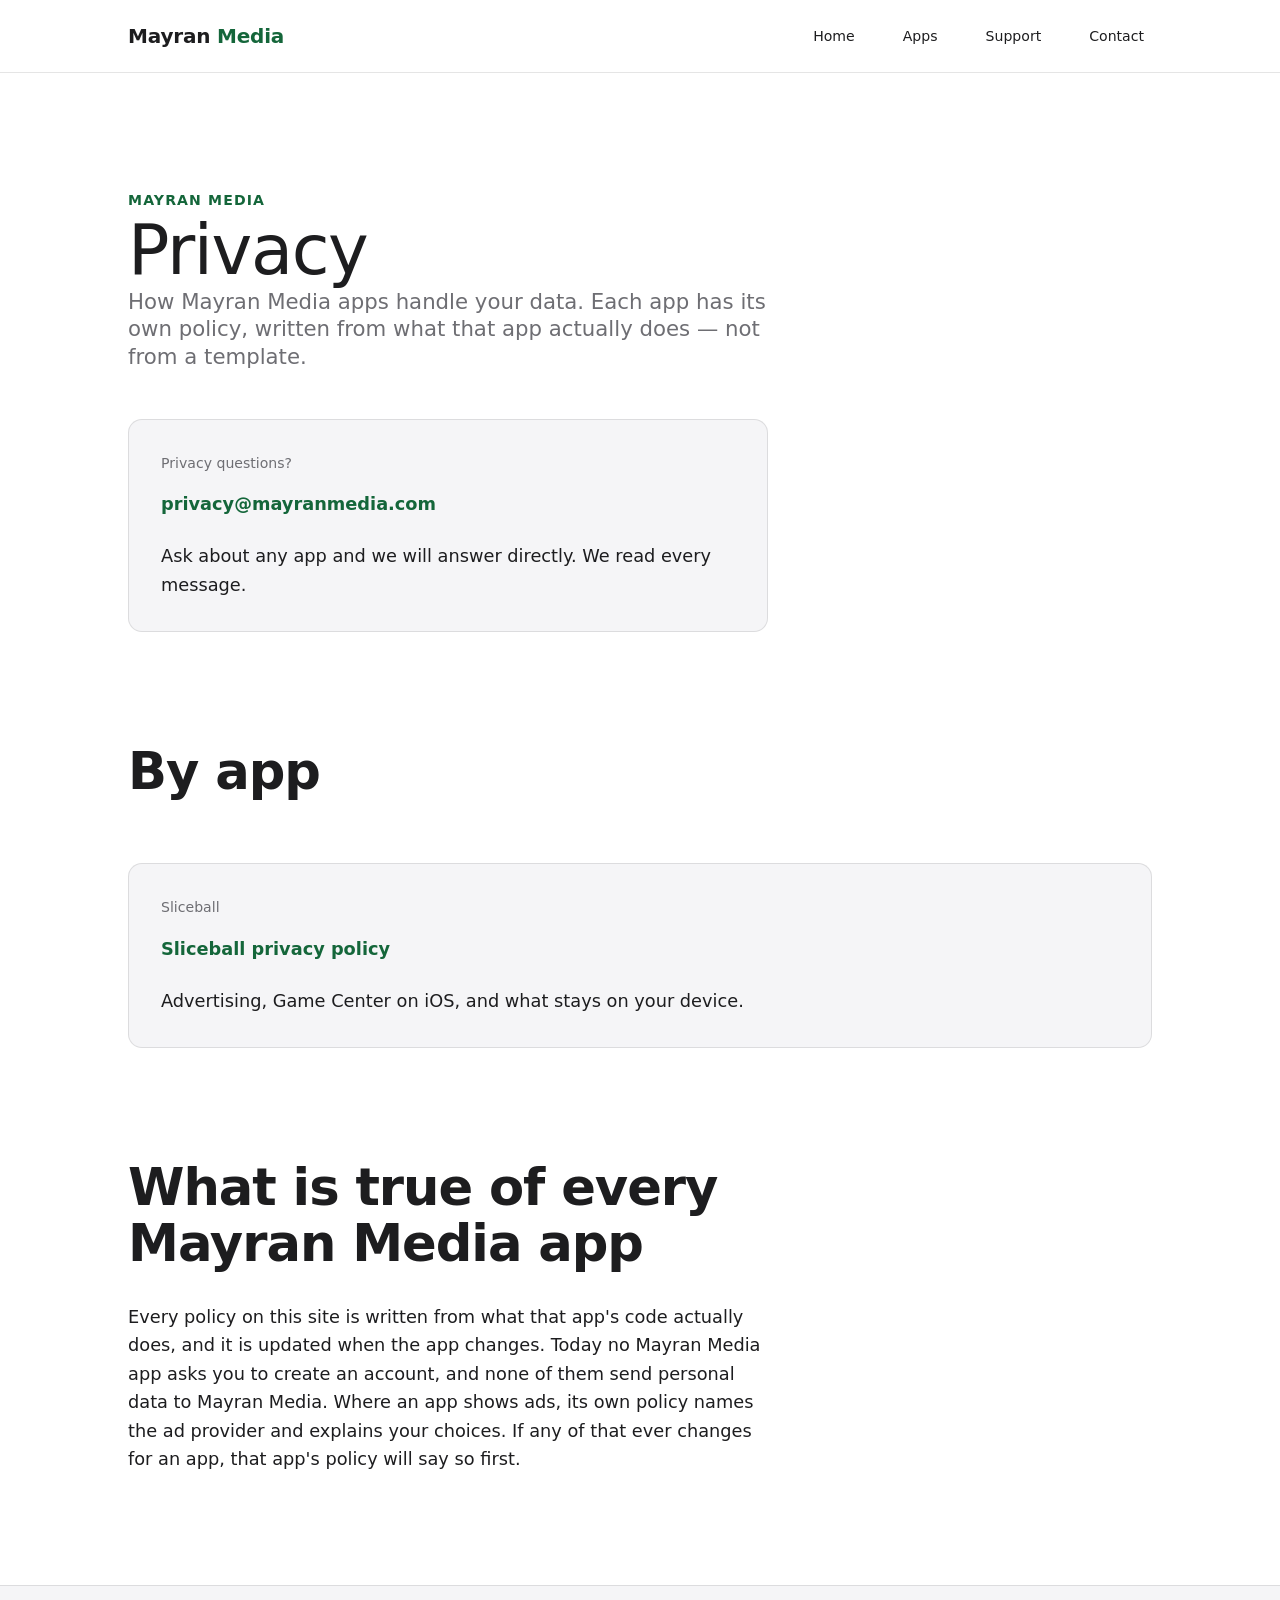
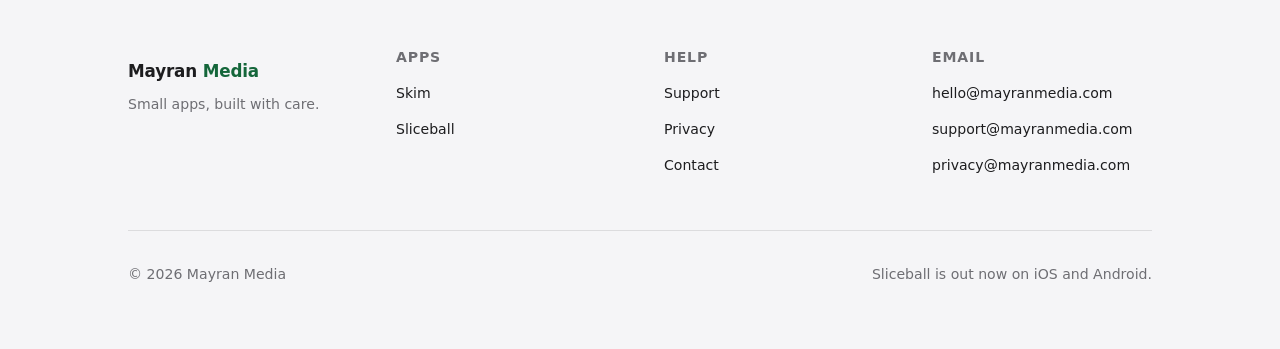
==== commit 675bc1b1: "Add the live App Store badge and QR, matching the Play treatment iOS 4.0 is READY_FOR_SALE (apps.app" ====
--- a/privacy/index.html
+++ b/privacy/index.html
@@ -131,7 +131,7 @@
     </div>
     <div class="footer-bottom">
       <p>© 2026 Mayran Media</p>
-      <p>Sliceball is out now on Android. iOS is coming soon.</p>
+      <p>Sliceball is out now on iOS and Android.</p>
     </div>
   </div>
 </footer>
